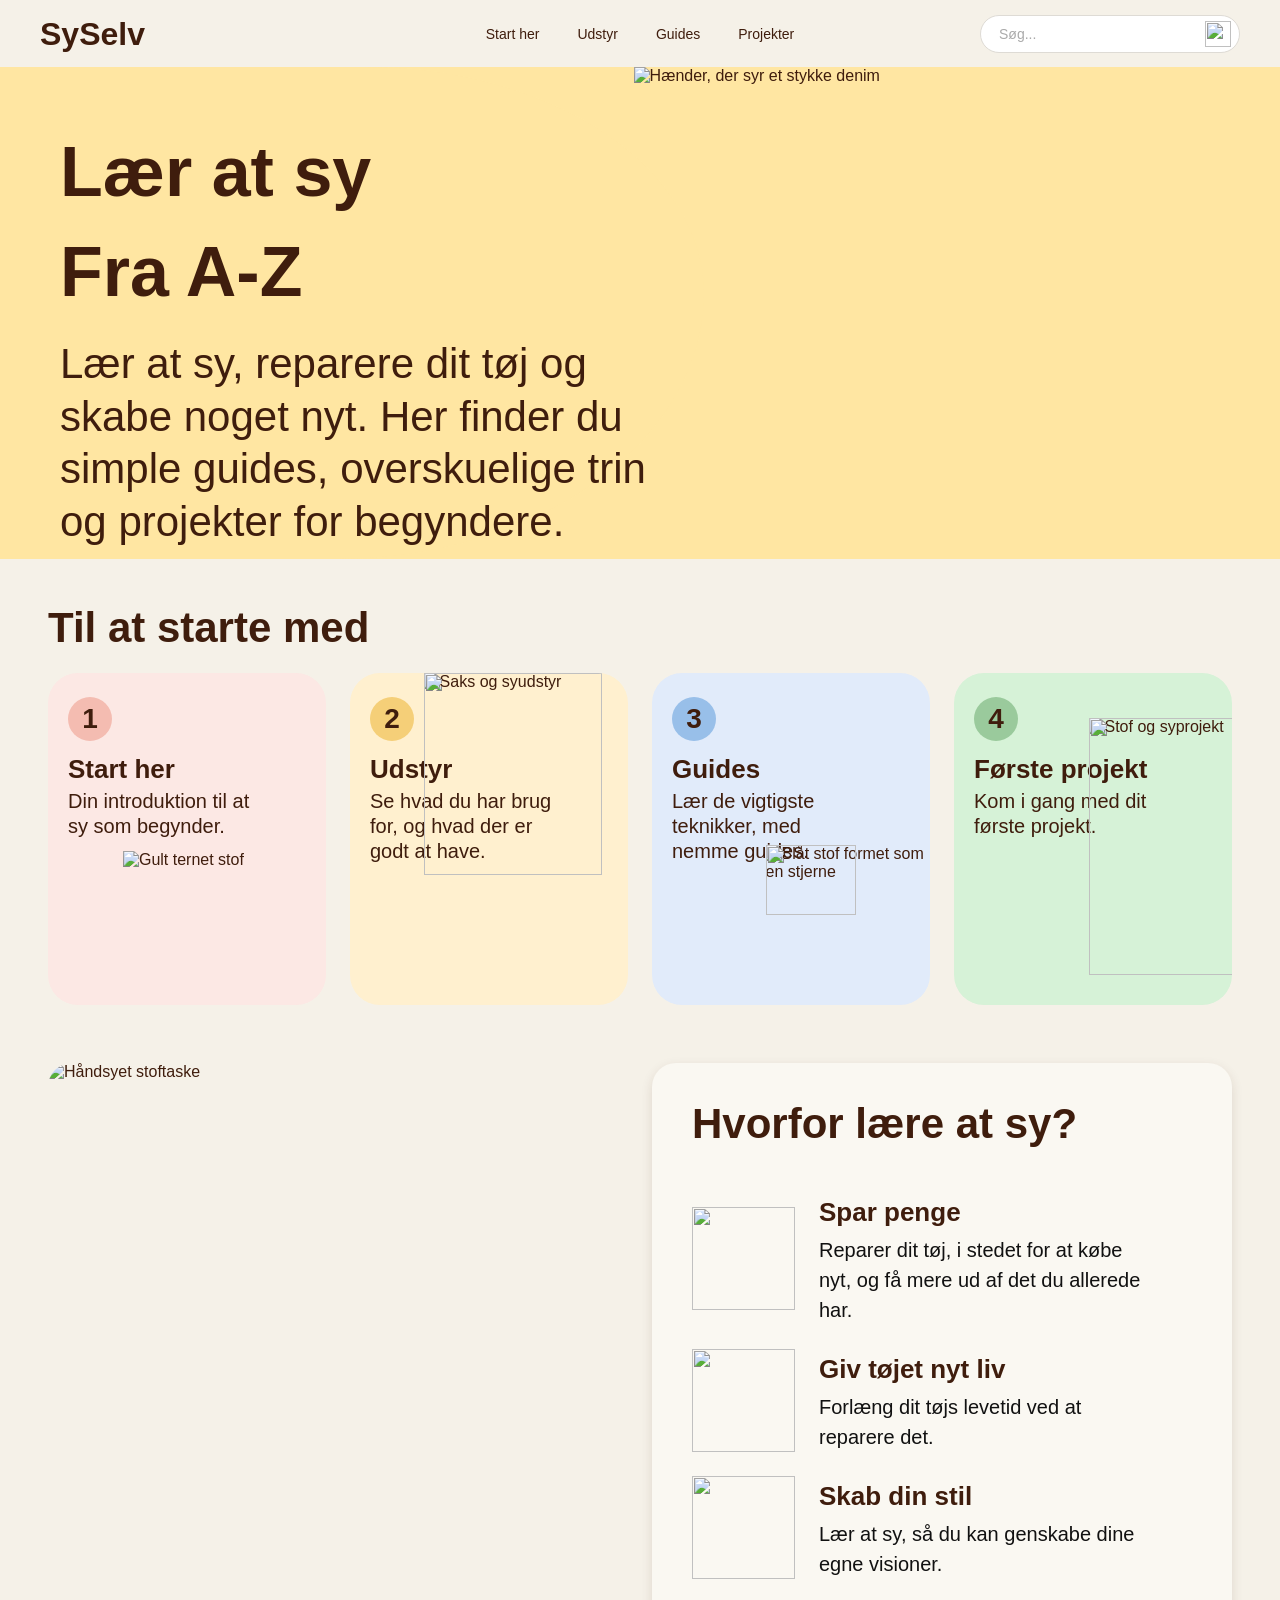
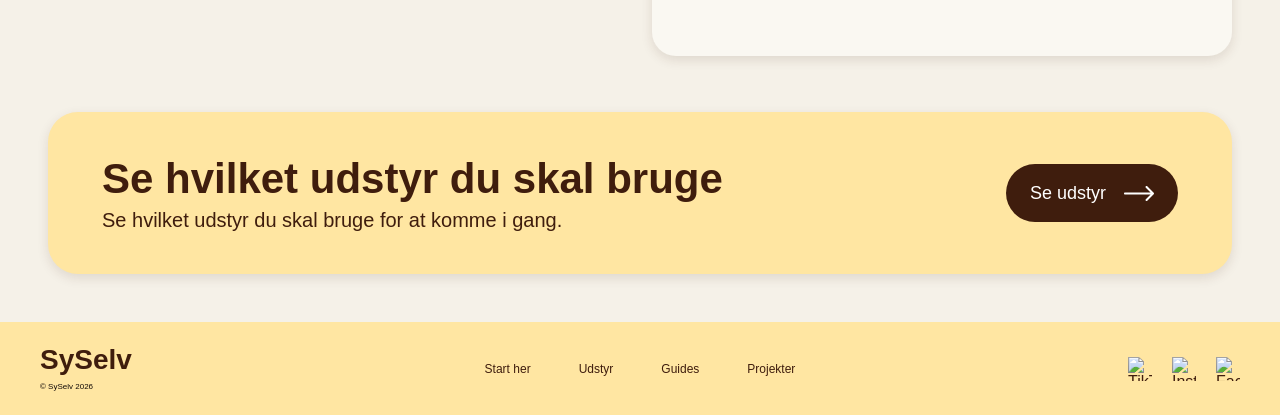
==== index.html @ 1ef86f70 "Første version" ====
<!doctype html>
<html lang="da">
<head>
  <meta charset="utf-8">
  <meta name="viewport" content="width=device-width, initial-scale=1">
  <title>SySelv – Lær at sy fra A-Z</title>
  <link rel="stylesheet" href="styles.css">
</head>
<body>
  <header class="site-header">
    <a class="brand" href="index.html">SySelv</a>
    <nav class="desktop-nav" aria-label="Hovednavigation">
      <a href="index.html">Start her</a><a href="udstyr.html">Udstyr</a><a href="guides.html">Guides</a><a href="projekter.html">Projekter</a>
    </nav>
    <div class="search-box"><span>Søg...</span><img src="assets/figma/1-2_imgSearch.png" alt=""></div>
    <nav class="mobile-nav" aria-label="Hovednavigation">
      <a href="index.html">Start her</a><a href="udstyr.html">Udstyr</a><a href="guides.html">Guides</a><a href="projekter.html">Projekter</a>
    </nav>
    <img class="mobile-search" src="assets/figma/1-2_imgSearch.png" alt="">
  </header>

  <main class="home-page">
    <section class="hero home-hero">
      <img class="hero-photo desktop-only" src="assets/figma/1-2_imgHeroimg.png" alt="Hænder, der syr et stykke denim">
      <img class="hero-photo mobile-only" src="assets/figma/60-1154_imgHeroimg.png" alt="Hænder, der syr et stykke denim">
      <div class="hero-copy">
        <h1>Lær at sy<br>Fra A-Z</h1>
        <p>Lær at sy, reparere dit tøj og skabe noget nyt. Her finder du simple guides, overskuelige trin og projekter for begyndere.</p>
        <a class="pill-button home-start" href="udstyr.html">Kom i gang <img class="button-arrow" src="assets/figma/1-2_imgArrow2.svg" alt=""></a>
      </div>
    </section>
    <a class="pill-button mobile-home-start mobile-only" href="udstyr.html">Kom i gang <img class="button-arrow" src="assets/figma/1-2_imgArrow2.svg" alt=""></a>

    <section class="steps-section page-width">
      <h2>Til at starte med</h2>
      <div class="step-grid">
        <article class="step-card step-pink">
          <span class="number number-pink">1</span><h3>Start her</h3><p>Din introduktion til at sy som begynder.</p>
          <img src="assets/figma/1-2_imgSkaermbillede20261004Kl2317532.png" alt="Gult ternet stof">
        </article>
        <a class="step-card step-yellow" href="udstyr.html">
          <span class="number number-yellow">2</span><h3>Udstyr</h3><p>Se hvad du har brug for, og hvad der er godt at have.</p>
          <img src="assets/figma/1-2_imgBc7558F80Dee4De6807648F0520E5Fdb1.png" alt="Saks og syudstyr"><img class="card-arrow" src="assets/figma/1-2_imgGroup5.svg" alt="">
        </a>
        <a class="step-card step-blue" href="guides.html">
          <span class="number number-blue">3</span><h3>Guides</h3><p>Lær de vigtigste teknikker, med nemme guides.</p>
          <img src="assets/figma/1-2_imgSkaermbillede20261004Kl2317442.png" alt="Blåt stof formet som en stjerne"><img class="card-arrow" src="assets/figma/1-2_imgGroup5.svg" alt="">
        </a>
        <a class="step-card step-green" href="projekter.html">
          <span class="number number-green">4</span><h3>Første projekt</h3><p>Kom i gang med dit første projekt.</p>
          <img src="assets/figma/1-2_imgPexelsThirdman72189761.png" alt="Stof og syprojekt"><img class="card-arrow" src="assets/figma/1-2_imgGroup5.svg" alt="">
        </a>
      </div>
    </section>

    <section class="why-section page-width">
      <div class="why-photo"><img src="assets/figma/1-2_imgImg.png" alt="Håndsyet stoftaske"></div>
      <div class="why-panel">
        <h2>Hvorfor lære at sy?</h2>
        <div class="benefit"><img src="assets/figma/1-2_imgMoneyBox.png" alt=""><div><h3>Spar penge</h3><p>Reparer dit tøj, i stedet for at købe nyt, og få mere ud af det du allerede har.</p></div></div>
        <div class="benefit"><img src="assets/figma/1-2_imgNaturalFood.png" alt=""><div><h3>Giv tøjet nyt liv</h3><p>Forlæng dit tøjs levetid ved at reparere det.</p></div></div>
        <div class="benefit"><img src="assets/figma/1-2_imgDiamond.png" alt=""><div><h3>Skab din stil</h3><p>Lær at sy, så du kan genskabe dine egne visioner.</p></div></div>
      </div>
    </section>

    <section class="cta-banner page-width">
      <div><h2>Se hvilket udstyr du skal bruge</h2><p>Se hvilket udstyr du skal bruge for at komme i gang.</p></div>
      <a class="pill-button" href="udstyr.html">Se udstyr <img class="button-arrow" src="assets/figma/1-2_imgArrow2.svg" alt=""></a>
    </section>
  </main>
  <footer class="site-footer">
    <div class="footer-brand"><a class="brand" href="index.html">SySelv</a><small>© SySelv 2026</small></div>
    <nav aria-label="Footer navigation"><a href="index.html">Start her</a><a href="udstyr.html">Udstyr</a><a href="guides.html">Guides</a><a href="projekter.html">Projekter</a></nav>
    <div class="socials"><img src="assets/figma/1-2_imgTikTok.png" alt="TikTok"><img src="assets/figma/1-2_imgInstagram.png" alt="Instagram"><img src="assets/figma/1-2_imgFacebook.png" alt="Facebook"></div>
  </footer>
</body>
</html>
---- styles.css ----
@font-face{font-family:Poppins;src:url("assets/fonts/poppins-regular.ttf") format("truetype");font-style:normal;font-weight:400;font-display:swap}
@font-face{font-family:Poppins;src:url("assets/fonts/poppins-extrabold.ttf") format("truetype");font-style:normal;font-weight:800;font-display:swap}
:root{--ink:#3f1d0d;--paper:#f5f1e8;--cream:#faf8f2;--yellow:#ffe6a2;--soft-yellow:#fff0c9;--pink:#fce8e4;--blue:#e1ebfa;--green:#d6f2d7;--shadow:0 4px 12px rgba(63,29,13,.12)}
*{box-sizing:border-box}
html{scroll-behavior:auto}
body{margin:0;background:var(--paper);color:var(--ink);font-family:Poppins,Arial,sans-serif;font-size:16px;font-weight:400}
a{color:inherit;text-decoration:none}
img{display:block;max-width:100%}
h1,h2,h3,p{margin:0}
h1,h2,h3,.brand{font-weight:800}
.site-header{height:67px;width:100%;display:grid;grid-template-columns:1fr auto 1fr;align-items:center;padding:0 max(calc((100% - 1248px)/2),40px);background:var(--paper);position:relative;z-index:2}
.brand{font-size:32px;line-height:1;color:var(--ink);justify-self:start}
.desktop-nav{display:flex;align-items:center;gap:38px;font-size:14px;white-space:nowrap}
.search-box{justify-self:end;border:1px solid #dedbd5;border-radius:24px;background:#fff;width:260px;height:38px;color:#aaa;display:flex;align-items:center;justify-content:space-between;padding:4px 8px 4px 18px;font-size:14px}
.search-box img{width:26px;height:26px;object-fit:contain}
.mobile-nav,.mobile-search,.mobile-only{display:none!important}
.page-width{width:min(1248px,calc(100% - 96px));margin-left:auto;margin-right:auto}
.hero{height:492px;position:relative;overflow:hidden;background:var(--yellow);isolation:isolate}
.hero-photo{position:absolute;right:0;top:0;width:50.5%;height:100%;object-fit:cover;z-index:-2}
.hero-copy{position:relative;z-index:1;width:55%;height:100%;padding:50px max(calc((100vw - 1248px)/2),60px);padding-right:0;background:var(--yellow);border-radius:0 48% 52% 0/0 46% 54% 0;display:flex;flex-direction:column;justify-content:flex-start}
.hero h1{font-size:54px;line-height:1.4;letter-spacing:-1.3px;margin:0 0 16px;max-width:640px}
.hero p{font-size:18px;line-height:1.55;max-width:635px}
.pill-button{height:58px;padding:0 24px;border-radius:32px;background:var(--ink);color:white;display:inline-flex;align-items:center;justify-content:center;gap:18px;font-size:18px;white-space:nowrap}
.pill-button span{font-size:26px;line-height:1}
.home-hero .hero-copy{padding-top:36px}
.home-hero h1{font-size:42px;line-height:1.34;margin-bottom:12px}
.home-hero p{max-width:620px;font-size:16px;line-height:1.55}
.home-start{margin-top:14px;width:196px;height:44px;padding:0 18px;font-size:16px}
.steps-section{padding-top:44px}
.steps-section>h2,.why-panel>h2,.checklist-section>h2,.guide-list>h2,.projects-list>h2{font-size:28px;line-height:1.25;margin:0 0 30px}
.step-grid{display:grid;grid-template-columns:repeat(4,1fr);gap:24px}
.step-card{height:332px;position:relative;display:block;border-radius:26px;padding:24px 20px;overflow:hidden;color:var(--ink)}
.step-pink,.guide-pink{background:var(--pink)}.step-yellow{background:#fff0cf}.step-blue,.guide-blue{background:var(--blue)}.step-green,.guide-green{background:var(--green)}
.number{height:42px;width:42px;border-radius:50%;display:grid;place-items:center;font-size:18px;font-weight:800;margin-bottom:12px}
.number-pink{background:#f4bcb1}.number-yellow{background:#f5cf78}.number-blue{background:#98bfe9}.number-green{background:#9aca9c}
.step-card h3{font-size:20px;line-height:1.25;margin-bottom:3px;position:relative;z-index:1}
.step-card p{font-size:15px;line-height:1.3;max-width:195px;position:relative;z-index:1}
.step-card>img{position:absolute;right:-14px;bottom:-14px;width:65%;height:48%;object-fit:contain;object-position:right bottom}
.step-pink>img{right:14px;bottom:-12px;width:68%;height:50%}
.step-yellow>img{right:-18px;top:0;width:80%;height:78%;object-fit:contain;object-position:right top}
.step-blue>img{right:6px;bottom:8px;width:57%;height:46%}
.step-green>img{right:-65px;bottom:-5px;width:75%;height:88%;object-fit:cover}
.card-arrow{position:absolute;right:18px;bottom:18px;width:56px;height:56px;object-fit:contain;z-index:1}
.button-arrow{width:30px;height:15px;object-fit:contain}
.why-section{display:grid;grid-template-columns:1fr 1fr;gap:24px;margin-top:58px}
.why-photo,.why-panel{height:593px;border-radius:24px;overflow:hidden}
.why-photo img{width:100%;height:100%;object-fit:cover}
.why-panel{background:var(--cream);padding:36px 40px;box-shadow:var(--shadow)}
.why-panel>h2{margin-bottom:48px}
.benefit{display:grid;grid-template-columns:103px 1fr;gap:24px;align-items:center;margin-bottom:24px}
.benefit img{width:103px;height:103px;object-fit:contain}
.benefit h3{font-size:20px;line-height:1.25;margin-bottom:3px}
.benefit p{font-size:14px;line-height:1.45;max-width:340px;color:#111}
.cta-banner{margin-top:56px;margin-bottom:48px;min-height:162px;background:var(--yellow);border-radius:30px;box-shadow:var(--shadow);padding:28px 54px;display:flex;align-items:center;justify-content:space-between;gap:24px}
.cta-banner h2{font-size:30px;line-height:1.2;margin-bottom:3px}
.cta-banner p{font-size:16px;line-height:1.45}
.site-footer{height:93px;background:var(--yellow);display:grid;grid-template-columns:1fr 1.5fr 1fr;align-items:center;padding:0 max(calc((100% - 1248px)/2),40px)}
.footer-brand{display:flex;flex-direction:column;gap:8px}.footer-brand .brand{font-size:28px}.footer-brand small{font-size:8px;color:#120a06}
.site-footer nav{display:flex;align-items:center;justify-content:center;gap:48px;font-size:12px;white-space:nowrap}
.socials{display:flex;align-items:center;justify-content:flex-end;gap:20px}.socials img{width:24px;height:24px;object-fit:contain}
.checklist-section{padding-top:38px}
.checklist-section>h2{text-align:center;font-size:34px;margin-bottom:38px}
.checklists{display:grid;grid-template-columns:1fr 1fr;gap:24px}
.checklist{height:521px;background:var(--cream);border-radius:30px;overflow:hidden;box-shadow:var(--shadow)}
.checklist h3{height:76px;display:grid;place-items:center;font-size:26px}
.essential h3{background:var(--pink)}.optional h3{background:var(--blue)}
.checklist ul{list-style:none;margin:0;padding:20px 46px;display:grid;gap:12px}
.checklist li{height:39px;display:flex;align-items:center;gap:58px;font-size:24px;color:#111}
.checklist li:before{content:"";width:34px;height:34px;border:2px solid #111;border-radius:5px;flex:0 0 34px}
.checklist-section+.cta-banner{margin-top:48px}
.guide-list{padding-top:38px}
.guide-list>h2,.projects-list>h2{margin-bottom:12px}
.filter-row{display:flex;align-items:center;gap:16px;margin-bottom:26px;flex-wrap:wrap}
.filter-row span,.filter-pill{height:44px;min-width:160px;border-radius:24px;background:#fff0cf;display:inline-flex;align-items:center;justify-content:center;padding:0 22px;font-size:15px;white-space:nowrap}
.filter-row .selected{background:#ffd67e}
.guide-cards{display:grid;grid-template-columns:repeat(3,1fr);gap:20px}
.guide-card{height:309px;position:relative;padding:26px 30px;border-radius:28px;box-shadow:var(--shadow)}
.guide-image{height:145px;position:relative;margin-bottom:10px}
.guide-image img{width:100%;height:100%;border-radius:20px;object-fit:cover}
.time{position:absolute;right:8px;top:8px;background:#fff;border-radius:14px;padding:2px 7px;color:#111;font-size:10px;white-space:nowrap;display:inline-flex;align-items:center;gap:4px}
.time img{width:14px;height:14px;object-fit:contain}
.guide-card h3,.project-card h3{font-size:20px;line-height:1.2;margin-bottom:3px}
.guide-card p{font-size:14px;line-height:1.3;max-width:270px;color:#111}
.guide-card .card-arrow{width:46px;height:46px;right:18px;bottom:17px}
.center-button{display:flex;justify-content:center;margin:28px 0 22px}
.filter-pill{height:44px;min-width:auto;gap:12px;padding:0 18px;cursor:default}
.filter-pill img{width:20px;height:20px;object-fit:contain}
.tutorial{min-height:310px;background:var(--cream);border-radius:30px;box-shadow:var(--shadow);padding:30px;display:grid;grid-template-columns:260px 1fr;gap:18px;align-items:center}
.tutorial-intro h2{font-size:30px;line-height:1.12;margin-bottom:12px}
.tutorial-intro p{font-size:16px;line-height:1.35;margin-bottom:16px;color:#111}
.tutorial-intro .pill-button{height:48px;padding:0 20px;font-size:16px}
.tutorial-intro .pill-button span{font-size:22px}
.tutorial-cards{display:grid;grid-template-columns:repeat(4,1fr);gap:10px}
.tutorial-cards article{height:250px;background:#fff0cf;border-radius:18px;padding:12px;overflow:hidden}
.tutorial-cards img{height:90px;width:100%;object-fit:cover;border-radius:12px;margin-bottom:6px}
.tutorial-cards h3{font-size:15px;line-height:1.15;margin-bottom:3px}
.tutorial-cards p{font-size:10px;line-height:1.2;color:#111}
.guide-list+.tutorial{margin-top:0}
.guide-list~.cta-banner{margin-top:38px}
.projects-list{padding-top:34px}
.project-filters{gap:16px;margin-bottom:30px}
.project-filters span{min-width:148px}
.project-card{min-width:0;height:246px;position:relative;background:var(--cream);border-radius:26px;padding:16px 18px;box-shadow:var(--shadow)}
.project-grid{display:grid;grid-template-columns:repeat(3,1fr);gap:34px 20px}
.project-image{height:118px;position:relative;margin-bottom:8px}
.project-image img{width:100%;height:100%;object-fit:cover;border-radius:18px}
.project-card h3{font-size:18px;margin:0 0 10px 4px}
.project-card .card-arrow{width:44px;height:44px;right:14px;bottom:25px}
.tags{display:flex;gap:14px;margin-left:2px;padding-right:44px}
.tag{height:27px;border-radius:16px;padding:3px 16px;font-size:11px;white-space:nowrap;color:var(--ink)}
.tag.beginner{background:#fff0cf}.tag.machine{background:#dff3df}.tag.hand{background:#e5eefa}.tag.experienced{background:#fbe7e3}
.projects-list .center-button{margin:26px 0 20px}

@media(max-width:700px){
  body{font-size:14px}
  .desktop-only{display:none!important}.mobile-only{display:block!important}
  .site-header{height:87px;padding:0;display:block;background:var(--paper)}
  .site-header:after{content:"";position:absolute;top:46px;left:0;right:0;height:37px;background:#fdedcc;z-index:-1}
  .site-header>.brand{position:absolute;top:0;left:50%;transform:translateX(-50%);font-size:24px;line-height:41px}
  .mobile-search{display:block!important;position:absolute;right:16px;top:9px;width:22px;height:22px;object-fit:contain}
  .search-box,.desktop-nav{display:none}
  .mobile-nav{display:flex!important;position:absolute;top:45px;left:0;right:0;height:38px;align-items:center;justify-content:space-around;padding:0 12px;font-size:13px;z-index:1;white-space:nowrap}
  .page-width{width:calc(100% - 40px)}
  main>.hero{margin-top:-4px;height:333px}
  .home-hero{height:131px}
  .equipment-hero{height:208px}
  .hero-photo{width:42%;height:100%;object-fit:cover}
  .hero-copy{width:60%;padding:22px 0 18px 20px;border-radius:0 48% 48% 0/0 48% 52% 0;justify-content:flex-start}
  .hero h1{font-size:29px;line-height:1.26;letter-spacing:-.4px;margin:0 0 14px;max-width:250px}
  .hero p{font-size:14px;line-height:1.4;max-width:225px}
  .home-hero .hero-copy{padding-top:20px}
  .home-hero h1{font-size:22px;line-height:1.3;margin-bottom:12px}
  .home-hero p{font-size:11px;line-height:1.4;max-width:125px}
  .home-start{display:none}
  .mobile-home-start{display:flex!important;width:170px;height:40px;padding:0 16px;gap:10px;margin:15px auto 4px;font-size:14px}
  .mobile-home-start span{font-size:20px}
  .steps-section{padding-top:0}
  .steps-section>h2,.why-panel>h2,.checklist-section>h2,.guide-list>h2,.projects-list>h2{font-size:20px;line-height:1.3;margin-bottom:7px}
  .step-grid{grid-template-columns:1fr;gap:12px}
  .step-card{height:65px;border-radius:18px;padding:10px 18px 8px 62px}
  .step-card .number{position:absolute;left:10px;top:calc(50% - 17px);width:34px;height:34px;margin:0;font-size:15px}
  .step-card h3{font-size:11px;line-height:1.2;margin:0 0 3px}
  .step-card p{font-size:10px;line-height:1.25;max-width:175px}
  .step-card>img{display:none}
  .step-card .card-arrow{width:34px;height:34px;right:8px;top:calc(50% - 17px);bottom:auto;font-size:19px}
  .step-pink{height:65px}.step-pink p{max-width:160px}
  .why-section{display:flex;flex-direction:column;gap:8px;margin-top:12px}
  .why-photo{height:132px;border-radius:18px}
  .why-panel{height:auto;min-height:195px;padding:8px 10px 10px;border-radius:18px}
  .why-panel>h2{margin-bottom:7px}
  .benefit{grid-template-columns:36px 1fr;gap:8px;min-height:54px;margin:0 0 5px}
  .benefit img{width:36px;height:36px}
  .benefit h3{font-size:11px;margin-bottom:2px}
  .benefit p{font-size:9px;line-height:1.25;max-width:250px}
  .cta-banner{width:calc(100% - 40px);min-height:190px;margin-top:18px;margin-bottom:18px;border-radius:22px;padding:18px 20px;display:flex;flex-direction:column;align-items:flex-start;justify-content:flex-start;gap:10px}
  .cta-banner h2{font-size:20px;line-height:1.25;margin-bottom:4px}
  .cta-banner p{font-size:12px;line-height:1.4}
  .cta-banner .pill-button{align-self:center;height:40px;font-size:14px;padding:0 18px;gap:9px}
  .cta-banner .pill-button span{font-size:20px}
  .site-footer{height:187px;display:block;position:relative;padding:10px 14px}
  .footer-brand{gap:5px}.footer-brand .brand{font-size:22px}.footer-brand small{display:none}
  .site-footer nav{display:flex;flex-direction:column;align-items:flex-start;justify-content:flex-start;gap:0;margin-top:12px;font-size:12px;line-height:18px}
  .socials{position:absolute;right:15px;bottom:22px;gap:16px}.socials img{width:25px;height:25px}
  .checklist-section{width:100%;padding:20px 14px 0}
  .checklist-section>h2{text-align:left;font-size:21px;margin:0 0 18px}
  .checklists{grid-template-columns:1fr;gap:16px}
  .checklist{height:258px;border-radius:24px}
  .checklist h3{height:40px;font-size:18px}
  .checklist ul{padding:15px 20px;gap:7px}
  .checklist li{height:23px;gap:32px;font-size:12px}
  .checklist li:before{width:18px;height:18px;border:1.5px solid #111;border-radius:3px;flex-basis:18px;margin-left:0}
  .checklist-section+.cta-banner{margin-top:28px}
  .equipment-hero .hero-copy{width:60%;padding-top:20px}
  .equipment-hero h1{font-size:28px;line-height:1.2;margin-bottom:16px;max-width:195px}
  .equipment-hero p{max-width:190px;font-size:14px}
  .guide-list{width:100%;padding:33px 10px 0}
  .guide-list>h2{font-size:18px;margin:0 10px 12px}
  .filter-row{gap:10px 12px;justify-content:center;margin:0 auto 58px}
  .filter-row span{height:33px;min-width:135px;padding:0 10px;font-size:11px}
  .guide-cards{grid-template-columns:1fr;gap:10px}
  .guide-card{height:148px;border-radius:20px;padding:12px 15px 10px 176px}
  .guide-image{position:absolute;left:9px;top:8px;width:130px;height:130px;margin:0}
  .guide-image img{border-radius:14px}
  .guide-image .time{display:none}
  .guide-card h3{font-size:12px;line-height:1.25;margin:4px 28px 8px 0}
  .guide-card p{font-size:11px;line-height:1.35;max-width:150px}
  .guide-card .card-arrow{width:38px;height:38px;right:8px;top:calc(50% - 19px);bottom:auto;font-size:21px}
  .center-button{margin:14px 0 15px}
  .filter-pill{height:35px;font-size:11px;padding:0 16px;gap:8px}
  .filter-pill img{width:17px;height:17px}
  .tutorial{width:calc(100% - 40px);min-height:0;display:block;padding:12px 10px;border-radius:22px}
  .tutorial-intro h2{font-size:18px;line-height:1.15;margin-bottom:6px}
  .tutorial-intro p{font-size:11px;line-height:1.35;margin-bottom:5px}
  .tutorial-intro .pill-button{height:40px;font-size:13px;padding:0 18px;margin:0 auto 10px;display:flex;width:max-content}
  .tutorial-intro .pill-button span{font-size:20px}
  .tutorial-cards{grid-template-columns:1fr;gap:7px}
  .tutorial-cards article{height:145px;border-radius:16px;padding:10px 10px 8px 170px;position:relative}
  .tutorial-cards img{position:absolute;left:9px;top:15px;width:150px;height:115px;border-radius:12px;margin:0}
  .tutorial-cards h3{font-size:12px;line-height:1.15;margin:9px 0 5px}
  .tutorial-cards p{font-size:9px;line-height:1.2}
  .guide-list~.cta-banner{margin-top:18px}
  .projects-hero .hero-copy{width:60%;padding-top:20px}
  .projects-hero h1{font-size:27px;line-height:1.2;margin-bottom:15px;max-width:210px}
  .projects-hero p{font-size:10px;line-height:1.35;max-width:180px}
  .projects-list{width:100%;padding:34px 10px 0}
  .projects-list>h2{text-align:center;font-size:16px;margin-bottom:20px}
  .project-filters{display:grid;grid-template-columns:1fr 1fr;gap:4px 16px;justify-items:center;margin:0 auto 54px;max-width:285px}
  .project-filters span{height:28px;min-width:135px;padding:0 8px;font-size:10px}
  .project-filters .selected{grid-column:1/3}
  .project-grid{grid-template-columns:1fr;gap:7px}
  .project-card{height:82px;padding:6px 10px 6px 8px;border-radius:17px}
  .project-image{position:absolute;left:5px;top:5px;width:calc(100% - 10px);height:46px;margin:0}
  .project-image img{border-radius:12px}
  .project-image .time{top:3px;right:5px;font-size:7px;padding:1px 4px}
  .project-card h3{position:absolute;left:7px;bottom:25px;font-size:9px;line-height:1.1;margin:0}
  .project-card .card-arrow{right:9px;bottom:13px;width:22px;height:22px;font-size:14px}
  .tags{position:absolute;left:7px;right:34px;bottom:4px;gap:6px;margin:0;padding:0}
  .tag{height:16px;padding:2px 10px;font-size:7px;line-height:12px}
  .projects-list .center-button{margin:12px 0 12px}
}
@media(min-width:701px) and (max-width:1100px){
  .site-header{padding:0 28px;grid-template-columns:auto 1fr auto;gap:24px}.desktop-nav{gap:18px}.search-box{width:190px}
  .page-width{width:calc(100% - 56px)}.hero-copy{padding-left:28px}.step-grid{gap:14px}.step-card{padding:20px 16px}.why-panel{padding:28px}.benefit{grid-template-columns:76px 1fr;gap:16px}.benefit img{width:76px;height:76px}.tutorial{grid-template-columns:210px 1fr;padding:24px}.tutorial-cards{gap:6px}.tutorial-cards article{padding:8px}.project-filters span{min-width:120px}.site-footer{padding:0 28px}.site-footer nav{gap:20px}
}

@media(max-width:700px){
  .home-hero,.equipment-hero{height:333px}
  .hero-copy{width:60%;padding:24px 0 18px 20px}
  .hero h1{font-size:40px;line-height:1.25;letter-spacing:-.4px;margin-bottom:12px;max-width:250px}
  .hero p{font-size:18px;line-height:1.4;max-width:225px}
  .home-hero .hero-copy,.equipment-hero .hero-copy,.projects-hero .hero-copy{padding-top:24px}
  .home-hero h1,.equipment-hero h1,.projects-hero h1{font-size:40px;line-height:1.25;margin-bottom:12px;max-width:250px}
  .home-hero p,.equipment-hero p,.projects-hero p{font-size:18px;line-height:1.4;max-width:225px}
  .mobile-home-start{margin:34px auto 0}
  .steps-section{padding-top:0}
  .steps-section>h2,.why-panel>h2,.checklist-section>h2,.guide-list>h2,.projects-list>h2{font-size:30px;line-height:1.17;margin-bottom:18px}
  .step-grid{gap:24px}
  .step-card,.step-pink{height:124px;border-radius:22px;padding:18px 64px 12px 82px}
  .step-card .number{left:10px;top:calc(50% - 33px);width:66px;height:66px;font-size:25px}
  .step-card h3{font-size:18px;line-height:1.25;margin:0 0 4px}
  .step-card p{font-size:16px;line-height:1.3;max-width:220px}
  .step-card>img{display:none}
  .step-card .card-arrow,.guide-card .card-arrow{width:56px;height:56px;right:8px;top:calc(50% - 28px);bottom:auto}
  .why-section{gap:12px;margin-top:42px}
  .why-photo{height:259px;border-radius:22px}
  .why-panel{min-height:0;padding:20px 16px 14px;border-radius:22px}
  .why-panel>h2{margin-bottom:14px}
  .benefit{grid-template-columns:71px 1fr;gap:12px;min-height:72px;margin:0 0 10px}
  .benefit img{width:71px;height:71px}
  .benefit h3{font-size:20px;margin-bottom:3px}
  .benefit p{font-size:16px;line-height:1.3;max-width:250px}
  .checklist-section{padding:33px 20px 0}
  .checklist-section>h2{text-align:left;font-size:30px;line-height:1.17;margin:0 0 29px}
  .checklists{gap:23px}
  .checklist{height:367px;border-radius:24px}
  .checklist h3{height:57px;font-size:25px}
  .checklist ul{padding:14px 20px;gap:0}
  .checklist li{height:43px;gap:22px;font-size:18px}
  .checklist li:before{width:25px;height:25px;border:1.5px solid #111;border-radius:3px;flex-basis:25px}
  .checklist-section+.cta-banner{margin-top:40px}
  .guide-list{padding:33px 10px 0}
  .guide-list>h2{font-size:30px;margin:0 10px 12px}
  .filter-row{gap:10px 12px;margin:0 auto 38px}
  .filter-row span{height:38px;min-width:160px;padding:0 10px;font-size:14px}
  .guide-cards{gap:18px}
  .guide-card{height:148px;padding:12px 15px 10px 176px}
  .guide-image{left:9px;top:8px;width:130px;height:130px}
  .guide-card h3{font-size:18px;line-height:1.25;margin:4px 28px 8px 0}
  .guide-card p{font-size:16px;line-height:1.3;max-width:150px}
  .time img{width:12px;height:12px;object-fit:contain}
  .guide-card .time{display:none}
  .center-button{margin:27px 0 30px}
  .filter-pill{height:44px;font-size:14px}
  .tutorial{padding:18px 12px}
  .tutorial-intro h2{font-size:30px;line-height:1.17;margin-bottom:8px}
  .tutorial-intro p{font-size:18px;line-height:1.35;margin-bottom:10px}
  .tutorial-intro .pill-button{height:48px;font-size:15px}
  .tutorial-cards{gap:10px}
  .tutorial-cards article{height:145px;padding-left:170px}
  .tutorial-cards h3{font-size:16px}
  .tutorial-cards p{font-size:13px}
  .guide-list~.cta-banner{margin-top:30px}
  .projects-list{padding:34px 10px 0}
  .projects-list>h2{text-align:center;font-size:30px;margin-bottom:12px}
  .project-filters{gap:10px 16px;margin:0 auto 22px;max-width:340px}
  .project-filters span{height:38px;min-width:145px;padding:0 8px;font-size:14px}
  .project-grid{gap:10px}
  .project-card{height:220px;padding:0;border-radius:20px}
  .project-image{left:0;top:0;width:100%;height:49.3%;margin:0}
  .project-image img{border-radius:18px}
  .project-image .time{top:5px;right:7px;font-size:10px;padding:2px 7px}
  .project-card h3{left:14px;top:62%;bottom:auto;font-size:18px}
  .project-card .card-arrow{right:12px;top:68%;bottom:auto;width:56px;height:56px}
  .tags{left:12px;right:auto;bottom:8%;gap:10px}
  .tag{height:34px;padding:7px 12px;font-size:14px;line-height:20px}
}

@media(min-width:1101px){
  .hero-copy{padding-top:60px}
  .home-hero .hero-copy{padding-top:55px}
  .hero h1,.home-hero h1{font-size:70px;line-height:100px;letter-spacing:0;margin-bottom:16px;max-width:625px}
  .hero p,.home-hero p{font-size:42px;line-height:1.25;max-width:634px}
  .steps-section>h2,.why-panel>h2,.checklist-section>h2,.guide-list>h2,.projects-list>h2{font-size:42px;line-height:1.2}
  .steps-section>h2{margin-bottom:20px}
  .number{width:44px;height:44px;font-size:28px}
  .step-card{border-radius:30px}
  .step-card h3{font-size:26px;line-height:1.25}
  .step-card p{font-size:20px;line-height:25px}
  .why-panel>h2{margin-bottom:42px}
  .benefit h3{font-size:26px;line-height:40px}
  .benefit p{font-size:20px;line-height:30px}
  .cta-banner h2{font-size:42px;line-height:1.2}
  .cta-banner p{font-size:20px;line-height:25px}
  .checklist-section{padding-top:45px}
  .checklist-section>h2{text-align:center;font-size:42px;line-height:1.2;margin-bottom:34px}
  .checklist h3{font-size:32px}
  .checklist li{height:54px;font-size:32px;gap:34px}
  .checklist li:before{width:36px;height:36px;flex-basis:36px}
  .guide-list>h2,.projects-list>h2{margin-bottom:20px}
  .filter-row span,.filter-pill{font-size:22px}
  .guide-card h3{font-size:28px;line-height:1.25}
  .guide-card p{font-size:20px;line-height:1.35}
  .project-card h3{font-size:28px}
  .tag{height:38px;padding:7px 16px;font-size:16px;line-height:24px}
}
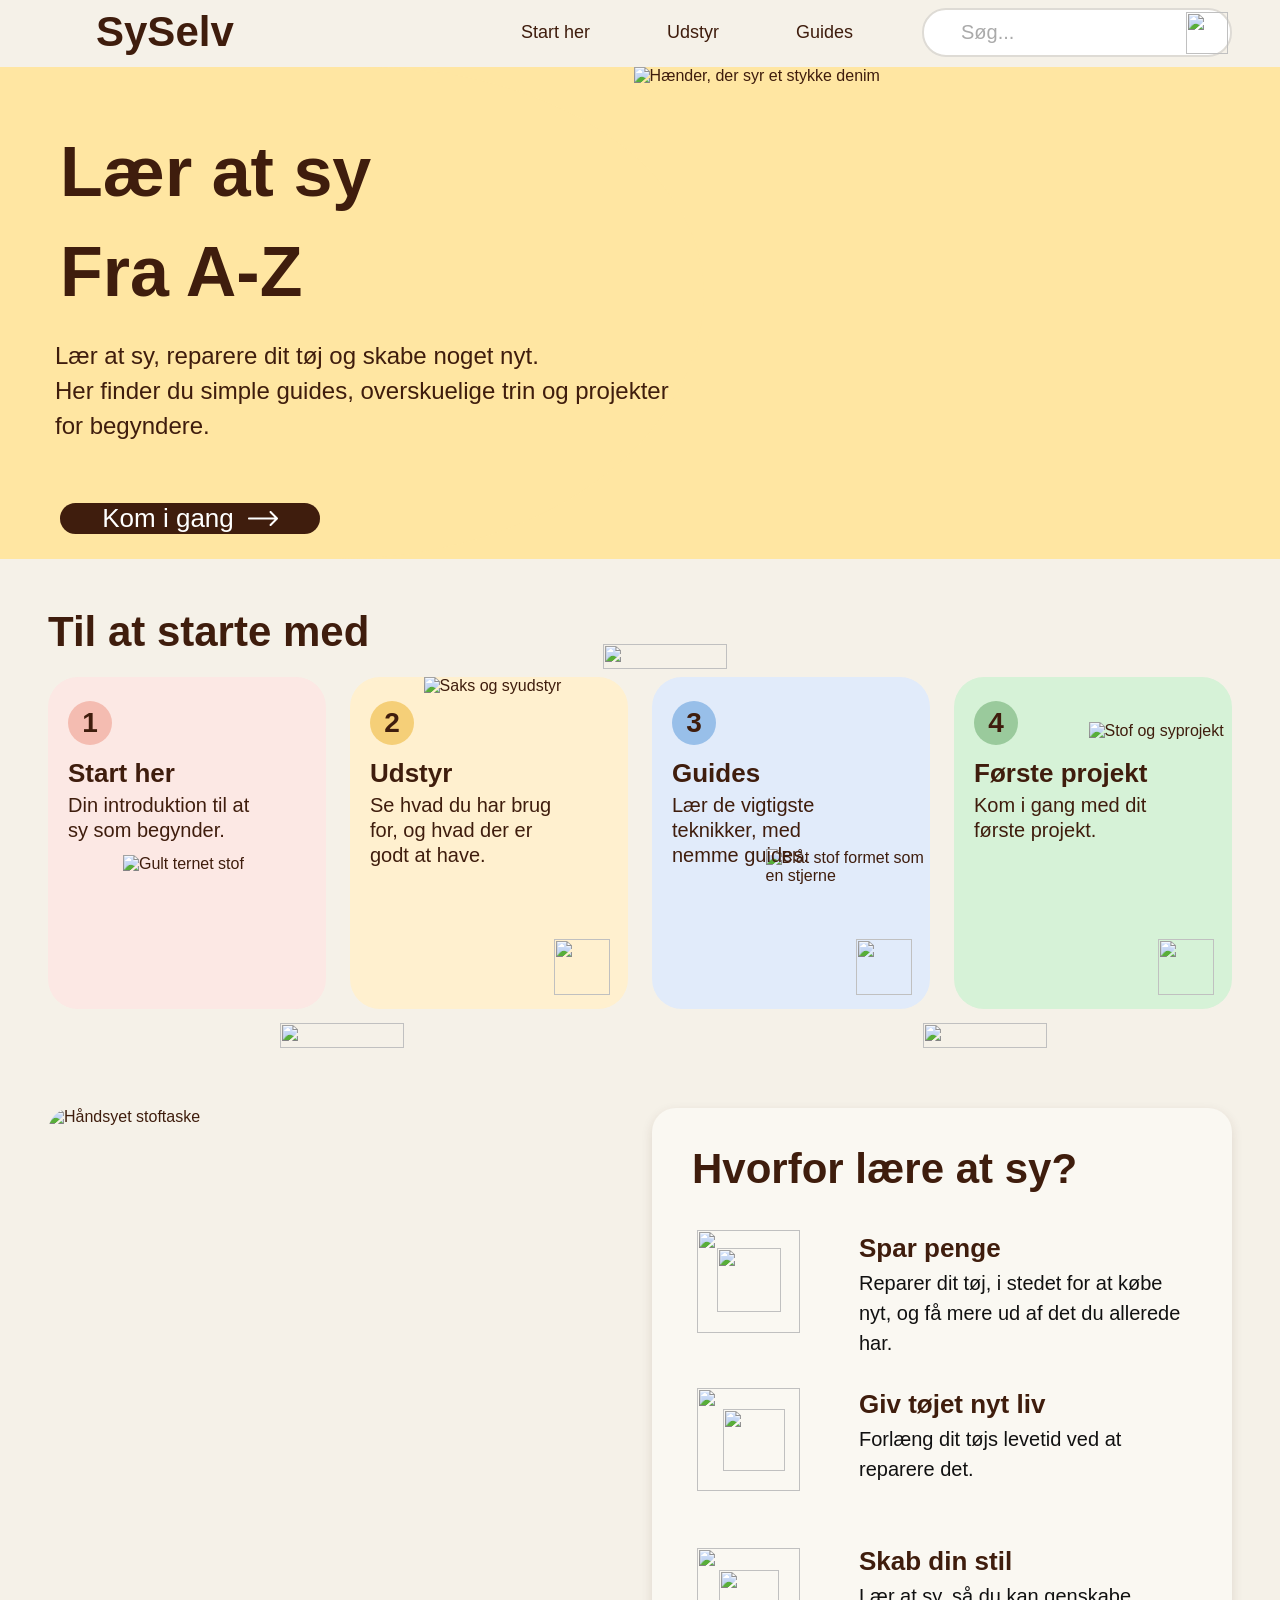
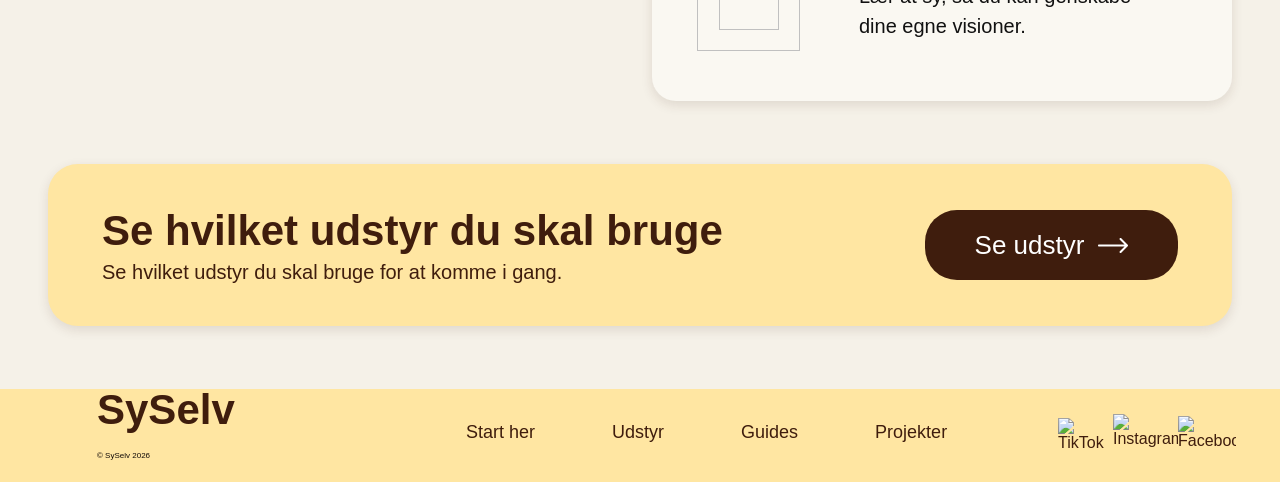
==== commit fa98425f: "V2" ====
--- a/index.html
+++ b/index.html
@@ -25,7 +25,7 @@
       <img class="hero-photo mobile-only" src="assets/figma/60-1154_imgHeroimg.png" alt="Hænder, der syr et stykke denim">
       <div class="hero-copy">
         <h1>Lær at sy<br>Fra A-Z</h1>
-        <p>Lær at sy, reparere dit tøj og skabe noget nyt. Her finder du simple guides, overskuelige trin og projekter for begyndere.</p>
+        <p>Lær at sy, reparere dit tøj og skabe noget nyt.<br class="desktop-only"> Her finder du simple guides, overskuelige trin og projekter for begyndere.</p>
         <a class="pill-button home-start" href="udstyr.html">Kom i gang <img class="button-arrow" src="assets/figma/1-2_imgArrow2.svg" alt=""></a>
       </div>
     </section>
@@ -33,6 +33,9 @@
 
     <section class="steps-section page-width">
       <h2>Til at starte med</h2>
+      <img class="step-connector step-connector-top desktop-only" src="assets/figma/1-2_imgGroup2.svg" alt="" aria-hidden="true">
+      <img class="step-connector step-connector-left desktop-only" src="assets/figma/1-2_imgGroup3.svg" alt="" aria-hidden="true">
+      <img class="step-connector step-connector-right desktop-only" src="assets/figma/1-2_imgGroup3.svg" alt="" aria-hidden="true">
       <div class="step-grid">
         <article class="step-card step-pink">
           <span class="number number-pink">1</span><h3>Start her</h3><p>Din introduktion til at sy som begynder.</p>
@@ -57,14 +60,23 @@
       <div class="why-photo"><img src="assets/figma/1-2_imgImg.png" alt="Håndsyet stoftaske"></div>
       <div class="why-panel">
         <h2>Hvorfor lære at sy?</h2>
-        <div class="benefit"><img src="assets/figma/1-2_imgMoneyBox.png" alt=""><div><h3>Spar penge</h3><p>Reparer dit tøj, i stedet for at købe nyt, og få mere ud af det du allerede har.</p></div></div>
-        <div class="benefit"><img src="assets/figma/1-2_imgNaturalFood.png" alt=""><div><h3>Giv tøjet nyt liv</h3><p>Forlæng dit tøjs levetid ved at reparere det.</p></div></div>
-        <div class="benefit"><img src="assets/figma/1-2_imgDiamond.png" alt=""><div><h3>Skab din stil</h3><p>Lær at sy, så du kan genskabe dine egne visioner.</p></div></div>
+        <div class="benefit">
+          <span class="benefit-icon benefit-icon-money"><img class="benefit-circle" src="assets/figma/1-2_imgEllipse3.svg" alt=""><img class="benefit-symbol" src="assets/figma/1-2_imgMoneyBox.png" alt=""></span>
+          <div><h3>Spar penge</h3><p>Reparer dit tøj, i stedet for at købe nyt, og få mere ud af det du allerede har.</p></div>
+        </div>
+        <div class="benefit">
+          <span class="benefit-icon benefit-icon-leaf"><img class="benefit-circle" src="assets/figma/1-2_imgEllipse4.svg" alt=""><img class="benefit-symbol" src="assets/figma/1-2_imgNaturalFood.png" alt=""></span>
+          <div><h3>Giv tøjet nyt liv</h3><p>Forlæng dit tøjs levetid ved at reparere det.</p></div>
+        </div>
+        <div class="benefit">
+          <span class="benefit-icon benefit-icon-diamond"><img class="benefit-circle" src="assets/figma/1-2_imgEllipse5.svg" alt=""><img class="benefit-symbol" src="assets/figma/1-2_imgDiamond.png" alt=""></span>
+          <div><h3>Skab din stil</h3><p>Lær at sy, så du kan genskabe dine egne visioner.</p></div>
+        </div>
       </div>
     </section>
 
     <section class="cta-banner page-width">
-      <div><h2>Se hvilket udstyr du skal bruge</h2><p>Se hvilket udstyr du skal bruge for at komme i gang.</p></div>
+      <div><h2><span class="desktop-only">Se hvilket udstyr du skal bruge</span><span class="mobile-only">Kom i gang her</span></h2><p>Se hvilket udstyr du skal bruge for at komme i gang.</p></div>
       <a class="pill-button" href="udstyr.html">Se udstyr <img class="button-arrow" src="assets/figma/1-2_imgArrow2.svg" alt=""></a>
     </section>
   </main>
--- a/styles.css
+++ b/styles.css
@@ -1,13 +1,15 @@
 @font-face{font-family:Poppins;src:url("assets/fonts/poppins-regular.ttf") format("truetype");font-style:normal;font-weight:400;font-display:swap}
 @font-face{font-family:Poppins;src:url("assets/fonts/poppins-extrabold.ttf") format("truetype");font-style:normal;font-weight:800;font-display:swap}
+@font-face{font-family:Poppins;src:url("assets/fonts/poppins-semibold.ttf") format("truetype");font-style:normal;font-weight:600;font-display:swap}
+@font-face{font-family:Poppins;src:url("assets/fonts/poppins-bold.ttf") format("truetype");font-style:normal;font-weight:700;font-display:swap}
 :root{--ink:#3f1d0d;--paper:#f5f1e8;--cream:#faf8f2;--yellow:#ffe6a2;--soft-yellow:#fff0c9;--pink:#fce8e4;--blue:#e1ebfa;--green:#d6f2d7;--shadow:0 4px 12px rgba(63,29,13,.12)}
 *{box-sizing:border-box}
 html{scroll-behavior:auto}
-body{margin:0;background:var(--paper);color:var(--ink);font-family:Poppins,Arial,sans-serif;font-size:16px;font-weight:400}
+body{margin:0;overflow-x:hidden;background:var(--paper);color:var(--ink);font-family:Poppins,Arial,sans-serif;font-size:16px;font-weight:400}
 a{color:inherit;text-decoration:none}
 img{display:block;max-width:100%}
 h1,h2,h3,p{margin:0}
-h1,h2,h3,.brand{font-weight:800}
+h1,h2,h3{font-weight:800}.brand{font-weight:700}
 .site-header{height:67px;width:100%;display:grid;grid-template-columns:1fr auto 1fr;align-items:center;padding:0 max(calc((100% - 1248px)/2),40px);background:var(--paper);position:relative;z-index:2}
 .brand{font-size:32px;line-height:1;color:var(--ink);justify-self:start}
 .desktop-nav{display:flex;align-items:center;gap:38px;font-size:14px;white-space:nowrap}
@@ -26,12 +28,12 @@
 .home-hero h1{font-size:42px;line-height:1.34;margin-bottom:12px}
 .home-hero p{max-width:620px;font-size:16px;line-height:1.55}
 .home-start{margin-top:14px;width:196px;height:44px;padding:0 18px;font-size:16px}
-.steps-section{padding-top:44px}
+.steps-section{padding-top:44px;position:relative}
 .steps-section>h2,.why-panel>h2,.checklist-section>h2,.guide-list>h2,.projects-list>h2{font-size:28px;line-height:1.25;margin:0 0 30px}
 .step-grid{display:grid;grid-template-columns:repeat(4,1fr);gap:24px}
 .step-card{height:332px;position:relative;display:block;border-radius:26px;padding:24px 20px;overflow:hidden;color:var(--ink)}
 .step-pink,.guide-pink{background:var(--pink)}.step-yellow{background:#fff0cf}.step-blue,.guide-blue{background:var(--blue)}.step-green,.guide-green{background:var(--green)}
-.number{height:42px;width:42px;border-radius:50%;display:grid;place-items:center;font-size:18px;font-weight:800;margin-bottom:12px}
+.number{height:42px;width:42px;border-radius:50%;display:grid;place-items:center;font-size:18px;font-weight:600;margin-bottom:12px}
 .number-pink{background:#f4bcb1}.number-yellow{background:#f5cf78}.number-blue{background:#98bfe9}.number-green{background:#9aca9c}
 .step-card h3{font-size:20px;line-height:1.25;margin-bottom:3px;position:relative;z-index:1}
 .step-card p{font-size:15px;line-height:1.3;max-width:195px;position:relative;z-index:1}
@@ -48,7 +50,13 @@
 .why-panel{background:var(--cream);padding:36px 40px;box-shadow:var(--shadow)}
 .why-panel>h2{margin-bottom:48px}
 .benefit{display:grid;grid-template-columns:103px 1fr;gap:24px;align-items:center;margin-bottom:24px}
-.benefit img{width:103px;height:103px;object-fit:contain}
+.benefit-icon{position:relative;display:block;width:103px;height:103px;flex:none}
+.benefit-circle{position:absolute;inset:0;width:103px;height:103px;object-fit:contain}
+.benefit-symbol{position:absolute;object-fit:contain}
+.benefit-icon-money .benefit-symbol{left:20px;top:18px;width:64px;height:64px}
+.benefit-icon-leaf .benefit-symbol{left:26px;top:21px;width:62px;height:62px}
+.benefit-icon-diamond .benefit-symbol{left:22px;top:22px;width:60px;height:60px}
+.step-connector{display:none}
 .benefit h3{font-size:20px;line-height:1.25;margin-bottom:3px}
 .benefit p{font-size:14px;line-height:1.45;max-width:340px;color:#111}
 .cta-banner{margin-top:56px;margin-bottom:48px;min-height:162px;background:var(--yellow);border-radius:30px;box-shadow:var(--shadow);padding:28px 54px;display:flex;align-items:center;justify-content:space-between;gap:24px}
@@ -218,10 +226,103 @@
   .tag{height:16px;padding:2px 10px;font-size:7px;line-height:12px}
   .projects-list .center-button{margin:12px 0 12px}
 }
+
 @media(min-width:701px) and (max-width:1100px){
   .site-header{padding:0 28px;grid-template-columns:auto 1fr auto;gap:24px}.desktop-nav{gap:18px}.search-box{width:190px}
   .page-width{width:calc(100% - 56px)}.hero-copy{padding-left:28px}.step-grid{gap:14px}.step-card{padding:20px 16px}.why-panel{padding:28px}.benefit{grid-template-columns:76px 1fr;gap:16px}.benefit img{width:76px;height:76px}.tutorial{grid-template-columns:210px 1fr;padding:24px}.tutorial-cards{gap:6px}.tutorial-cards article{padding:8px}.project-filters span{min-width:120px}.site-footer{padding:0 28px}.site-footer nav{gap:20px}
 }
+
+@media(min-width:1101px){
+  .site-header{display:block;padding:0}
+  .site-header>.brand{position:absolute;left:96px;top:0;line-height:64px}
+  .desktop-nav{position:absolute;left:521px;top:15px;gap:43px;height:35px}
+  .search-box{position:absolute;right:48px;top:8px;padding:2px 2px 2px 37px}
+  .hero-photo{width:46.5%}
+  .home-hero .hero-photo{width:50.5%}
+  .hero-copy{padding-top:61px;padding-left:max(calc((100vw - 1238px)/2),60px)}
+  .home-hero .hero-copy{padding-top:55px;padding-left:max(calc((100vw - 1238px)/2),60px)}
+  .hero h1,.home-hero h1{font-size:70px;line-height:100px;letter-spacing:0;margin-bottom:16px;max-width:625px}
+  .home-hero h1{font-weight:700}
+  .hero p,.home-hero p{font-size:24px;line-height:35px;max-width:634px}
+  .equipment-hero h1,.guides-hero h1{margin-bottom:21px}
+  .projects-hero h1{margin-bottom:41px}
+  .home-hero p{transform:translateX(-5px)}
+  .brand{font-size:42px}
+  .desktop-nav{font-size:18px;gap:77px}
+  .search-box{width:310px;height:49px;border-width:2px;font-size:20px}
+  .search-box img{width:42px;height:42px}
+  .steps-section{padding-top:48px}
+  .steps-section>h2,.why-panel>h2,.checklist-section>h2,.guide-list>h2,.projects-list>h2{font-size:42px;line-height:1.2}
+  .steps-section>h2{margin-bottom:20px}
+  .number{width:44px;height:44px;font-size:28px}
+  .step-card{border-radius:30px}
+  .step-card h3{font-size:26px;line-height:1.25}
+  .step-card p{font-size:20px;line-height:25px}
+  .step-card .card-arrow{top:auto;right:18px;bottom:14px;width:56px;height:56px}
+  .step-connector{display:block;position:absolute;width:124.266px;height:24.791px;max-width:none;pointer-events:none}
+  .step-connector-top{left:555px;top:85px}
+  .step-connector-left{left:232px;top:464px}
+  .step-connector-right{left:874.7px;top:464px}
+  .why-section{margin-top:99px}
+  .why-panel>h2{margin-bottom:42px}
+  .benefit h3{font-size:26px;line-height:40px}
+  .benefit p{font-size:20px;line-height:30px}
+  .why-panel{position:relative}
+  .why-panel .benefit{position:absolute;left:45px;display:grid;grid-template-columns:103px 331px;gap:59px;margin:0;align-items:start}
+  .why-panel .benefit:nth-child(2){top:120px}
+  .why-panel .benefit:nth-child(3){top:276px}
+  .why-panel .benefit:nth-child(4){top:433px}
+  .benefit-icon-money{margin-top:2px}
+  .benefit-icon-leaf{margin-top:4px}
+  .benefit-icon-diamond{margin-top:7px}
+  .benefit h3{margin-bottom:0}
+  .why-panel .benefit p{width:331px;max-width:none}
+  .why-panel .benefit:nth-child(3) p,.why-panel .benefit:nth-child(4) p{width:306px}
+  .cta-banner h2{font-size:42px;line-height:1.2}
+  .cta-banner p{font-size:20px;line-height:25px}
+  .checklist-section{padding-top:45px}
+  .checklist-section>h2{margin-bottom:34px}
+  .checklist h3{font-size:32px}
+  .checklist ul{padding:16px 46px 20px 58px;gap:0}
+  .checklist li{height:66px;font-size:32px;gap:23px}
+  .checklist li:before{width:36px;height:36px;flex-basis:36px}
+  .guide-list>h2,.projects-list>h2{margin-bottom:20px}
+  .filter-row span,.filter-pill{height:51px;font-size:22px}
+  .guide-filters span,.project-filters span{min-width:188px}
+  .guide-card h3{font-size:28px;line-height:1.25}
+  .guide-card p{font-size:20px;line-height:1.35}
+  .project-card h3{font-size:28px}
+  .projects-list{padding-top:44px}
+  .project-filters{margin-bottom:55px}
+  .project-grid{grid-template-columns:repeat(3,400px);gap:60px 24px}
+  .project-card{height:309px;padding:0;border-radius:30px}
+  .project-image{position:relative;top:auto;left:auto;width:84.25%;height:145px;margin:26px auto 20px}
+  .project-image img{border-radius:20px}
+  .project-image .time{top:-11px;right:18px;height:27px;font-size:12px;padding:2px 7px}
+  .project-image .time img{width:19px;height:19px}
+  .project-card h3{position:static;margin:0 0 22px 9.75%;line-height:25px}
+  .project-card .card-arrow{right:18px;bottom:14px;width:56px;height:56px}
+  .tags{margin-left:9.75%;gap:14px;padding-right:80px}
+  .tag{height:38px;padding:7px 16px;font-size:16px;line-height:24px}
+  .site-footer{position:relative;display:block;padding:0}
+  .footer-brand{position:absolute;left:97px;top:0;gap:20px}
+  .footer-brand .brand{font-size:42px}
+  .site-footer nav{position:absolute;left:466px;top:33px;justify-content:flex-start;font-size:18px;gap:77px}
+  .socials{position:absolute;right:44px;top:25px;gap:0}
+  .socials img:nth-child(1){width:55px;height:36px}
+  .socials img:nth-child(2){width:65px;height:43px}
+  .socials img:nth-child(3){width:58px;height:39px}
+  .home-page>.cta-banner{margin-top:63px;margin-bottom:63px}
+}
+
+
+@media(min-width:1101px){
+  .home-start{width:260px;height:59px;margin-top:60px;padding:0 26px;font-size:26px;gap:14px}
+  .cta-banner .pill-button{width:253px;height:70px;padding:0 26px;font-size:26px;gap:14px}
+  .tutorial-intro .pill-button{width:273px;height:58px;font-size:26px}
+  .guide-card .card-arrow{width:56px;height:56px;right:18px;bottom:17px}
+}
+
 
 @media(max-width:700px){
   .home-hero,.equipment-hero{height:333px}
@@ -236,7 +337,7 @@
   .steps-section>h2,.why-panel>h2,.checklist-section>h2,.guide-list>h2,.projects-list>h2{font-size:30px;line-height:1.17;margin-bottom:18px}
   .step-grid{gap:24px}
   .step-card,.step-pink{height:124px;border-radius:22px;padding:18px 64px 12px 82px}
-  .step-card .number{left:10px;top:calc(50% - 33px);width:66px;height:66px;font-size:25px}
+  .step-card .number{left:10px;top:calc(50% - 33px);width:66px;height:66px;font-size:28px}
   .step-card h3{font-size:18px;line-height:1.25;margin:0 0 4px}
   .step-card p{font-size:16px;line-height:1.3;max-width:220px}
   .step-card>img{display:none}
@@ -246,7 +347,11 @@
   .why-panel{min-height:0;padding:20px 16px 14px;border-radius:22px}
   .why-panel>h2{margin-bottom:14px}
   .benefit{grid-template-columns:71px 1fr;gap:12px;min-height:72px;margin:0 0 10px}
-  .benefit img{width:71px;height:71px}
+  .benefit-icon{width:71px;height:71px}
+  .benefit .benefit-circle{width:71px;height:71px}
+  .benefit .benefit-symbol{left:14px;top:13px;width:43px;height:43px}
+  .benefit-icon-leaf .benefit-symbol{left:18px;top:15px;width:42px;height:42px}
+  .benefit-icon-diamond .benefit-symbol{left:15px;top:15px;width:41px;height:41px}
   .benefit h3{font-size:20px;margin-bottom:3px}
   .benefit p{font-size:16px;line-height:1.3;max-width:250px}
   .checklist-section{padding:33px 20px 0}
@@ -295,31 +400,37 @@
   .tag{height:34px;padding:7px 12px;font-size:14px;line-height:20px}
 }
 
-@media(min-width:1101px){
-  .hero-copy{padding-top:60px}
-  .home-hero .hero-copy{padding-top:55px}
-  .hero h1,.home-hero h1{font-size:70px;line-height:100px;letter-spacing:0;margin-bottom:16px;max-width:625px}
-  .hero p,.home-hero p{font-size:42px;line-height:1.25;max-width:634px}
-  .steps-section>h2,.why-panel>h2,.checklist-section>h2,.guide-list>h2,.projects-list>h2{font-size:42px;line-height:1.2}
-  .steps-section>h2{margin-bottom:20px}
-  .number{width:44px;height:44px;font-size:28px}
-  .step-card{border-radius:30px}
-  .step-card h3{font-size:26px;line-height:1.25}
-  .step-card p{font-size:20px;line-height:25px}
-  .why-panel>h2{margin-bottom:42px}
-  .benefit h3{font-size:26px;line-height:40px}
-  .benefit p{font-size:20px;line-height:30px}
-  .cta-banner h2{font-size:42px;line-height:1.2}
-  .cta-banner p{font-size:20px;line-height:25px}
-  .checklist-section{padding-top:45px}
-  .checklist-section>h2{text-align:center;font-size:42px;line-height:1.2;margin-bottom:34px}
-  .checklist h3{font-size:32px}
-  .checklist li{height:54px;font-size:32px;gap:34px}
-  .checklist li:before{width:36px;height:36px;flex-basis:36px}
-  .guide-list>h2,.projects-list>h2{margin-bottom:20px}
-  .filter-row span,.filter-pill{font-size:22px}
-  .guide-card h3{font-size:28px;line-height:1.25}
-  .guide-card p{font-size:20px;line-height:1.35}
-  .project-card h3{font-size:28px}
-  .tag{height:38px;padding:7px 16px;font-size:16px;line-height:24px}
-}
+@media(max-width:700px){
+  .site-header>.brand{font-size:32px;line-height:41px}
+  .mobile-nav{font-size:16px}
+  .mobile-home-start{height:52px;font-size:18px;margin-bottom:24px}
+  .home-hero h1{margin-bottom:9px}
+  .home-hero p,.guides-hero p,.projects-hero p{max-width:220px}
+  .equipment-hero .hero-copy{padding-top:28px}
+  .equipment-hero h1{margin-bottom:70px}
+  .equipment-hero p{max-width:234px}
+  .guides-hero h1{margin-bottom:56px}
+  .projects-hero h1{margin-bottom:59px}
+  .steps-section>h2{margin-bottom:35px}
+  .why-section{width:calc(100% - 42px);margin-top:23px;gap:4px}
+  .why-panel{height:436px;position:relative;isolation:isolate;padding:20px 0 0;background:transparent;box-shadow:none;overflow:visible}
+  .why-panel:before{content:"";position:absolute;z-index:-1;left:0;right:0;top:56px;height:380px;border-radius:20px;background:var(--cream)}
+  .why-panel>h2{margin-bottom:0}
+  .benefit{align-items:start;min-height:136px;margin:0}
+  .why-panel .benefit{position:static;grid-template-columns:71px 1fr;gap:12px}
+  .why-panel .benefit p{width:auto;max-width:250px}
+  .benefit:nth-child(3){min-height:131px}
+  .benefit:nth-child(4){min-height:109px}
+  .home-page>.cta-banner{width:calc(100% - 42px);margin-top:38px;margin-bottom:38px}
+  .equipment-cta{margin-bottom:30px}
+  .cta-banner{padding:30px 20px}
+  .cta-banner h2{font-size:30px;line-height:1.17;margin-bottom:8px}
+  .cta-banner p{font-size:18px;line-height:25px}
+  .cta-banner .pill-button{font-size:18px}
+  .site-footer .footer-brand .brand{font-size:32px}
+  .site-footer nav{font-size:18px;line-height:24px}
+  .socials{gap:0}
+  .socials img:nth-child(1){width:55px;height:36px}
+  .socials img:nth-child(2){width:65px;height:43px}
+  .socials img:nth-child(3){width:58px;height:39px}
+}
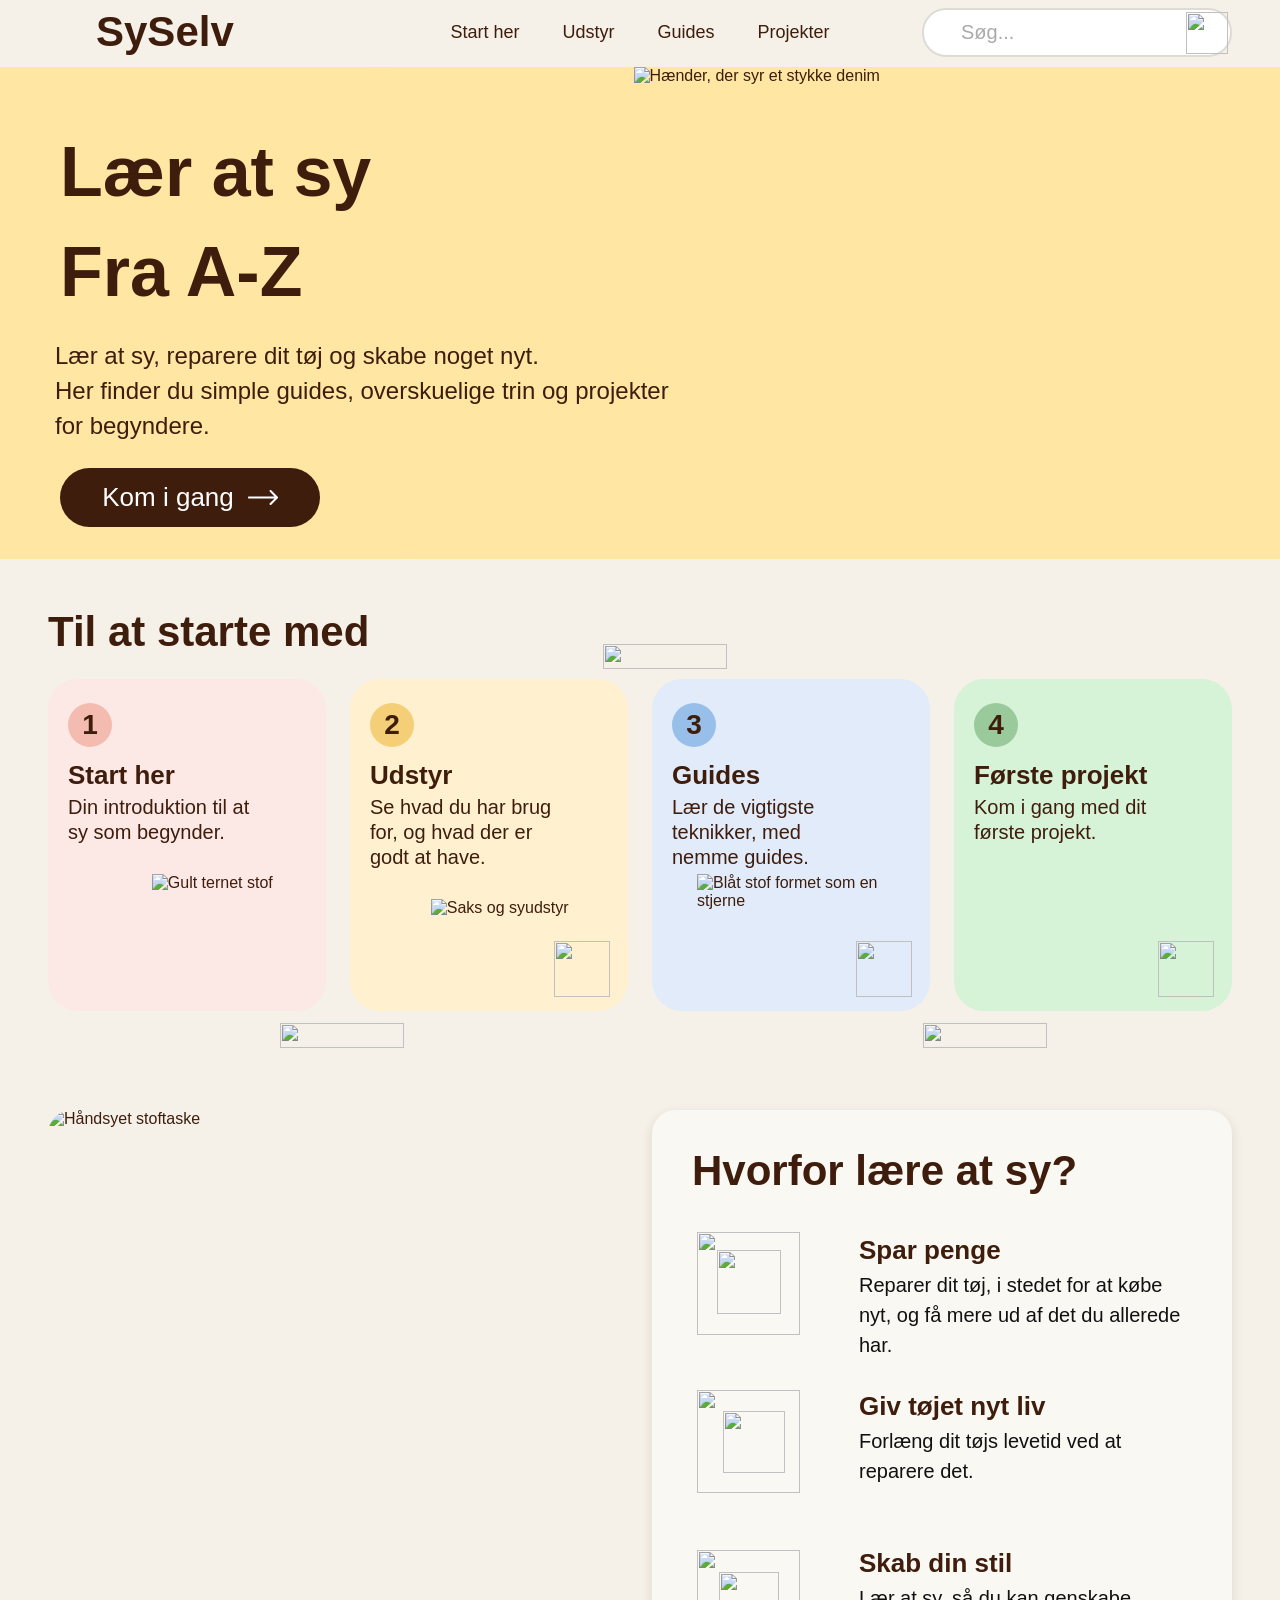
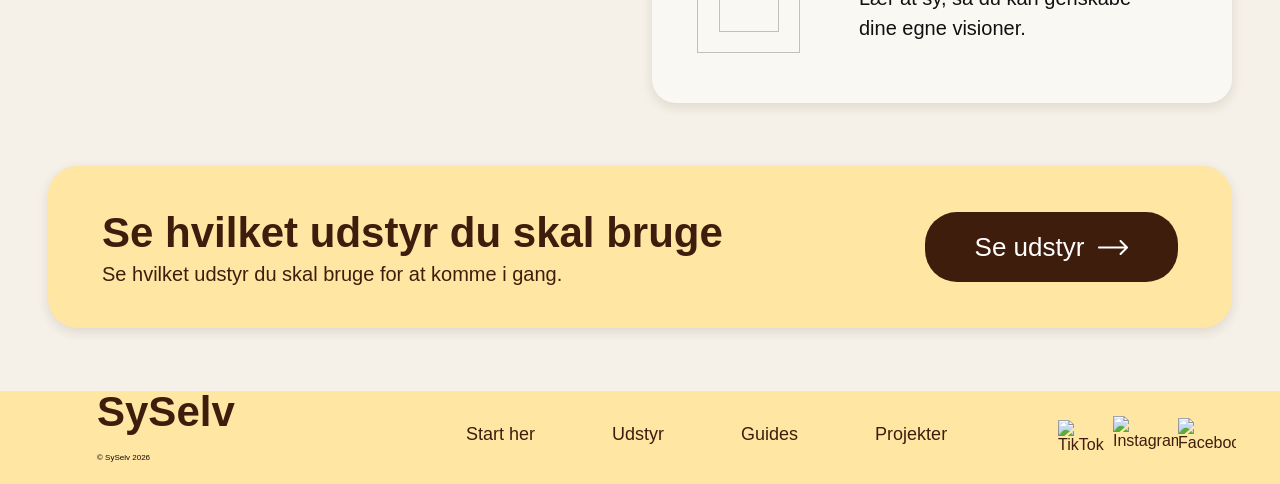
==== commit 4a458961: "endelig version" ====
--- a/index.html
+++ b/index.html
@@ -25,7 +25,7 @@
       <img class="hero-photo mobile-only" src="assets/figma/60-1154_imgHeroimg.png" alt="Hænder, der syr et stykke denim">
       <div class="hero-copy">
         <h1>Lær at sy<br>Fra A-Z</h1>
-        <p>Lær at sy, reparere dit tøj og skabe noget nyt.<br class="desktop-only"> Her finder du simple guides, overskuelige trin og projekter for begyndere.</p>
+        <p>Lær at sy, reparere dit tøj og skabe noget nyt.<br class="desktop-only"><br class="mobile-only"><br class="mobile-only"> Her finder du simple guides, overskuelige trin og projekter for begyndere.</p>
         <a class="pill-button home-start" href="udstyr.html">Kom i gang <img class="button-arrow" src="assets/figma/1-2_imgArrow2.svg" alt=""></a>
       </div>
     </section>
--- a/styles.css
+++ b/styles.css
@@ -10,7 +10,7 @@
 img{display:block;max-width:100%}
 h1,h2,h3,p{margin:0}
 h1,h2,h3{font-weight:800}.brand{font-weight:700}
-.site-header{height:67px;width:100%;display:grid;grid-template-columns:1fr auto 1fr;align-items:center;padding:0 max(calc((100% - 1248px)/2),40px);background:var(--paper);position:relative;z-index:2}
+.site-header{height:67px;width:100%;display:grid;grid-template-columns:1fr auto 1fr;align-items:center;padding:0 max(calc((100% - 1248px)/2),40px);background:var(--paper);position:sticky;top:0;z-index:20}
 .brand{font-size:32px;line-height:1;color:var(--ink);justify-self:start}
 .desktop-nav{display:flex;align-items:center;gap:38px;font-size:14px;white-space:nowrap}
 .search-box{justify-self:end;border:1px solid #dedbd5;border-radius:24px;background:#fff;width:260px;height:38px;color:#aaa;display:flex;align-items:center;justify-content:space-between;padding:4px 8px 4px 18px;font-size:14px}
@@ -100,9 +100,9 @@
 .tutorial-intro .pill-button span{font-size:22px}
 .tutorial-cards{display:grid;grid-template-columns:repeat(4,1fr);gap:10px}
 .tutorial-cards article{height:250px;background:#fff0cf;border-radius:18px;padding:12px;overflow:hidden}
-.tutorial-cards img{height:90px;width:100%;object-fit:cover;border-radius:12px;margin-bottom:6px}
-.tutorial-cards h3{font-size:15px;line-height:1.15;margin-bottom:3px}
-.tutorial-cards p{font-size:10px;line-height:1.2;color:#111}
+.tutorial-cards img{height:115px;width:100%;object-fit:cover;border-radius:12px;margin-bottom:8px}
+.tutorial-cards h3{font-size:22px;line-height:25px;margin-bottom:3px}
+.tutorial-cards p{font-size:14px;line-height:15px;color:#111}
 .guide-list+.tutorial{margin-top:0}
 .guide-list~.cta-banner{margin-top:38px}
 .projects-list{padding-top:34px}
@@ -235,7 +235,7 @@
 @media(min-width:1101px){
   .site-header{display:block;padding:0}
   .site-header>.brand{position:absolute;left:96px;top:0;line-height:64px}
-  .desktop-nav{position:absolute;left:521px;top:15px;gap:43px;height:35px}
+  .desktop-nav{position:absolute;left:50%;top:15px;transform:translateX(-50%);gap:43px;height:35px}
   .search-box{position:absolute;right:48px;top:8px;padding:2px 2px 2px 37px}
   .hero-photo{width:46.5%}
   .home-hero .hero-photo{width:50.5%}
@@ -248,12 +248,12 @@
   .projects-hero h1{margin-bottom:41px}
   .home-hero p{transform:translateX(-5px)}
   .brand{font-size:42px}
-  .desktop-nav{font-size:18px;gap:77px}
+  .desktop-nav{font-size:18px;gap:43px}
   .search-box{width:310px;height:49px;border-width:2px;font-size:20px}
   .search-box img{width:42px;height:42px}
   .steps-section{padding-top:48px}
   .steps-section>h2,.why-panel>h2,.checklist-section>h2,.guide-list>h2,.projects-list>h2{font-size:42px;line-height:1.2}
-  .steps-section>h2{margin-bottom:20px}
+  .steps-section>h2{margin-bottom:22px}
   .number{width:44px;height:44px;font-size:28px}
   .step-card{border-radius:30px}
   .step-card h3{font-size:26px;line-height:1.25}
@@ -298,7 +298,7 @@
   .project-card{height:309px;padding:0;border-radius:30px}
   .project-image{position:relative;top:auto;left:auto;width:84.25%;height:145px;margin:26px auto 20px}
   .project-image img{border-radius:20px}
-  .project-image .time{top:-11px;right:18px;height:27px;font-size:12px;padding:2px 7px}
+  .project-image .time{top:8px;right:8px;height:27px;font-size:12px;padding:2px 7px}
   .project-image .time img{width:19px;height:19px}
   .project-card h3{position:static;margin:0 0 22px 9.75%;line-height:25px}
   .project-card .card-arrow{right:18px;bottom:14px;width:56px;height:56px}
@@ -317,10 +317,14 @@
 
 
 @media(min-width:1101px){
-  .home-start{width:260px;height:59px;margin-top:60px;padding:0 26px;font-size:26px;gap:14px}
+  .home-start{width:260px;height:59px;flex-shrink:0;margin-top:25px;padding:0 26px;font-size:26px;gap:14px}
   .cta-banner .pill-button{width:253px;height:70px;padding:0 26px;font-size:26px;gap:14px}
   .tutorial-intro .pill-button{width:273px;height:58px;font-size:26px}
   .guide-card .card-arrow{width:56px;height:56px;right:18px;bottom:17px}
+  .step-pink>img:not(.card-arrow){left:103.8px;top:195px;right:auto;bottom:auto;width:283.9px;height:251.2px;max-width:none;object-fit:cover}
+  .step-yellow>img:not(.card-arrow){left:80.8px;top:220px;right:auto;bottom:auto;width:213.2px;height:142.1px;max-width:none;object-fit:contain}
+  .step-blue>img:not(.card-arrow){left:45px;top:195px;right:auto;bottom:auto;width:209px;height:200px;max-width:none;object-fit:cover}
+  .step-green>img:not(.card-arrow){left:236px;top:-21px;right:auto;bottom:auto;width:223.24px;height:289.4px;max-width:none;object-fit:cover}
 }
 
 
@@ -402,23 +406,35 @@
 
 @media(max-width:700px){
   .site-header>.brand{font-size:32px;line-height:41px}
+  .site-header{margin-bottom:0}
+  .site-header:after{height:41px}
+  main>.hero{margin-top:0}
+  br.mobile-only{display:inline!important}
   .mobile-nav{font-size:16px}
   .mobile-home-start{height:52px;font-size:18px;margin-bottom:24px}
-  .home-hero h1{margin-bottom:9px}
+  .home-hero h1{width:220px;max-width:220px;margin-bottom:9px}
+  .home-hero p,.equipment-hero p,.guides-hero p,.projects-hero p{font-size:18px;line-height:25px}
   .home-hero p,.guides-hero p,.projects-hero p{max-width:220px}
-  .equipment-hero .hero-copy{padding-top:28px}
-  .equipment-hero h1{margin-bottom:70px}
+  .equipment-hero .hero-copy{width:280px;padding-top:28px}
+  .equipment-hero h1{width:260px;max-width:260px;margin-bottom:20px}
   .equipment-hero p{max-width:234px}
-  .guides-hero h1{margin-bottom:56px}
-  .projects-hero h1{margin-bottom:59px}
+  .guides-hero h1{width:220px;max-width:220px}
+  .guides-hero h1{margin-bottom:6px}
+  .projects-hero .hero-copy{width:289px}
+  .projects-hero h1{width:269px;max-width:269px;margin-bottom:9px}
   .steps-section>h2{margin-bottom:35px}
   .why-section{width:calc(100% - 42px);margin-top:23px;gap:4px}
   .why-panel{height:436px;position:relative;isolation:isolate;padding:20px 0 0;background:transparent;box-shadow:none;overflow:visible}
   .why-panel:before{content:"";position:absolute;z-index:-1;left:0;right:0;top:56px;height:380px;border-radius:20px;background:var(--cream)}
   .why-panel>h2{margin-bottom:0}
   .benefit{align-items:start;min-height:136px;margin:0}
-  .why-panel .benefit{position:static;grid-template-columns:71px 1fr;gap:12px}
-  .why-panel .benefit p{width:auto;max-width:250px}
+  .why-panel .benefit{position:static;grid-template-columns:71px 1fr;gap:15px;margin-left:9px;padding-top:5px}
+  .why-panel .benefit h3{line-height:40px}
+  .why-panel .benefit>div{width:264px}
+  .why-panel .benefit p{width:264px;max-width:264px}
+  .why-panel .benefit-icon-money{margin-top:20px}
+  .why-panel .benefit-icon-leaf{margin-top:15px}
+  .why-panel .benefit-icon-diamond{margin-top:17px}
   .benefit:nth-child(3){min-height:131px}
   .benefit:nth-child(4){min-height:109px}
   .home-page>.cta-banner{width:calc(100% - 42px);margin-top:38px;margin-bottom:38px}
